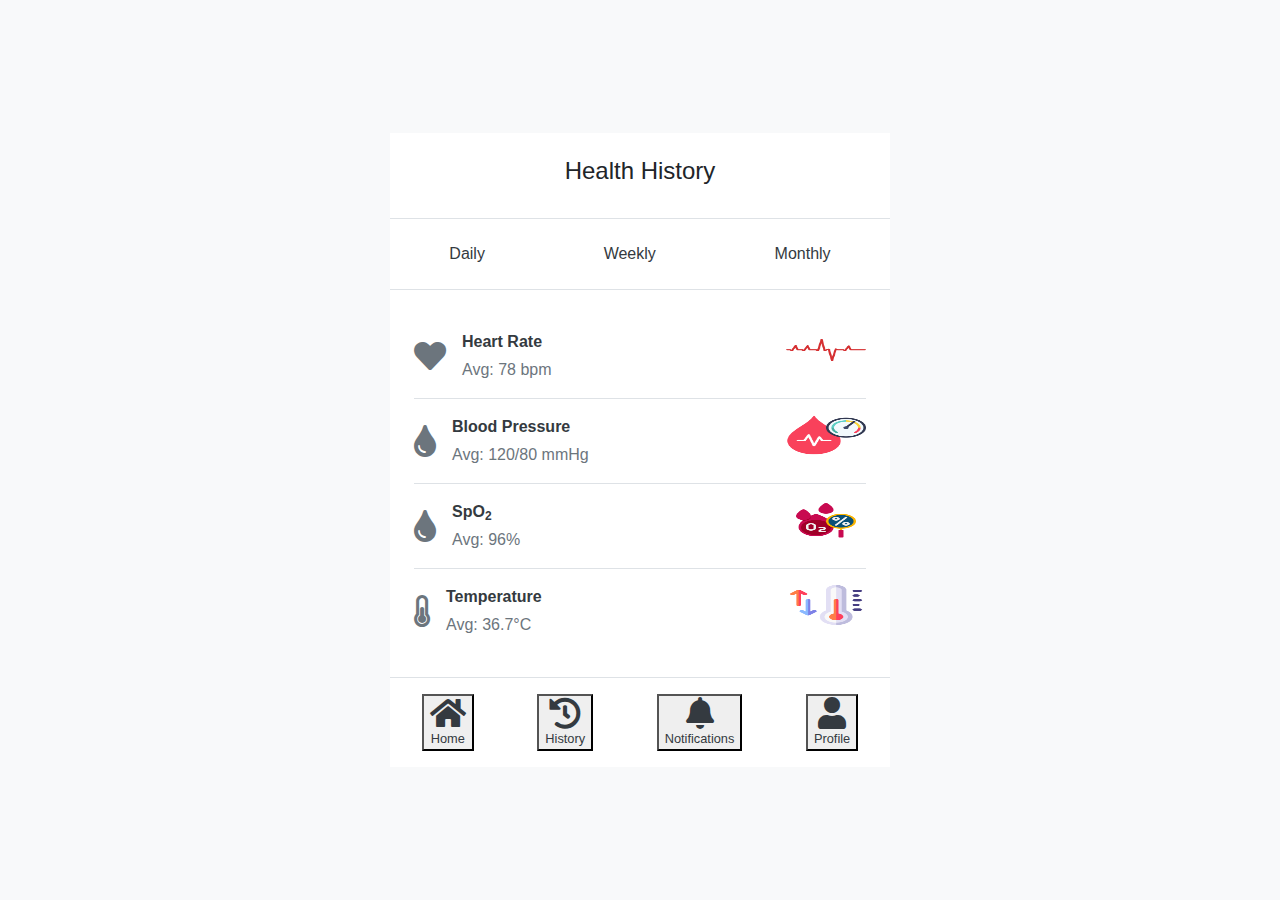
==== pages/HealthHistory.html @ 268c4ae0 "Add files via upload" ====
<!DOCTYPE html>
<html lang="en">

<head>
    <meta charset="UTF-8">
    <meta name="viewport" content="width=device-width, initial-scale=1.0">
    <title>Health History</title>
    <link rel="stylesheet" href="https://stackpath.bootstrapcdn.com/bootstrap/4.5.2/css/bootstrap.min.css">
    <link href="https://cdnjs.cloudflare.com/ajax/libs/font-awesome/5.15.3/css/all.min.css" rel="stylesheet" />
    <style>
        .fade-enter-active,
        .fade-leave-active {
            transition: opacity 0.5s, transform 0.5s;
        }

        .fade-enter,
        .fade-leave-to {
            opacity: 0;
            transform: scale(0.95);
        }

        .button-hover:hover {
            background-color: #f3f4f6;
        }
    </style>
</head>

<body class="bg-light d-flex align-items-center justify-content-center min-vh-100 flex-column">
    <div class="bg-white w-100" style="max-width: 500px;">
        <div class="p-4 border-bottom">
            <h1 class="text-center h4" id="page-title">Health History</h1>
        </div>

        <!-- Tabs -->
        <div class="d-flex justify-content-around py-3 border-bottom" id="tabs">
            <button class="btn btn-link text-dark" onclick="showContent('daily')">Daily</button>
            <button class="btn btn-link text-dark" onclick="showContent('weekly')">Weekly</button>
            <button class="btn btn-link text-dark" onclick="showContent('monthly')">Monthly</button>
        </div>

        <!-- Content -->
        <div class="p-4" id="content">
            <!-- Daily Section -->
            <div class="content-section fade-enter-active" id="daily">
                <div class="d-flex justify-content-between py-3 border-bottom">
                    <div class="d-flex align-items-center">
                        <i class="fas fa-heart fa-2x text-secondary"></i>
                        <div class="ml-3">
                            <p class="font-weight-bold text-dark mb-1">Heart Rate</p>
                            <p class="text-muted mb-0">Avg: 78 bpm</p>
                        </div>
                    </div>
                    <img alt="Heart rate graph" class="img-fluid" src="../img/heart-rate.png"
                        style="width: 80px; height: 40px;" />
                </div>
                <div class="d-flex justify-content-between py-3 border-bottom">
                    <div class="d-flex align-items-center">
                        <i class="fas fa-tint fa-2x text-secondary"></i>
                        <div class="ml-3">
                            <p class="font-weight-bold text-dark mb-1">Blood Pressure</p>
                            <p class="text-muted mb-0">Avg: 120/80 mmHg</p>
                        </div>
                    </div>
                    <img alt="Blood pressure graph" class="img-fluid" src="../img/blood-pressure.png"
                        style="width: 80px; height: 40px;" />
                </div>
                <div class="d-flex justify-content-between py-3 border-bottom">
                    <div class="d-flex align-items-center">
                        <i class="fas fa-tint fa-2x text-secondary"></i>
                        <div class="ml-3">
                            <p class="font-weight-bold text-dark mb-1">SpO<sub>2</sub></p>
                            <p class="text-muted mb-0">Avg: 96%</p>
                        </div>
                    </div>
                    <img alt="SpO2 graph" class="img-fluid" src="../img/oxygen-saturation.png"
                        style="width: 80px; height: 40px;" />
                </div>
                <div class="d-flex justify-content-between py-3">
                    <div class="d-flex align-items-center">
                        <i class="fas fa-thermometer-half fa-2x text-secondary"></i>
                        <div class="ml-3">
                            <p class="font-weight-bold text-dark mb-1">Temperature</p>
                            <p class="text-muted mb-0">Avg: 36.7°C</p>
                        </div>
                    </div>
                    <img alt="Temperature graph" class="img-fluid" src="../img/temperature.png"
                        style="width: 80px; height: 40px;" />
                </div>
            </div>

            <!-- Weekly Section -->
            <div class="content-section d-none" id="weekly">
                <p class="text-center text-dark h5">Weekly Data</p>
            </div>

            <!-- Monthly Section -->
            <div class="content-section d-none" id="monthly">
                <p class="text-center text-dark h5">Monthly Data</p>
            </div>

            <!-- Notifications Section -->
            <div class="content-section d-none" id="notifications">
                <p class="text-dark h5 font-weight-bold mb-2">Notifications</p>
                <ul class="list-unstyled">
                    <li class="p-3 bg-light rounded shadow-sm mb-2">
                        <p class="text-dark font-weight-medium">New heart rate data available</p>
                        <p class="text-muted small">Just now</p>
                    </li>
                    <li class="p-3 bg-light rounded shadow-sm mb-2">
                        <p class="text-dark font-weight-medium">Blood pressure slightly high</p>
                        <p class="text-muted small">2 hours ago</p>
                    </li>
                    <li class="p-3 bg-light rounded shadow-sm mb-2">
                        <p class="text-dark font-weight-medium">Daily check completed</p>
                        <p class="text-muted small">Today at 9:00 AM</p>
                    </li>
                </ul>
            </div>
        </div>
    </div>

    <!-- Bottom Navigation -->
    <div class="d-flex justify-content-around py-3 border-top bg-white w-100" style="max-width: 500px;">
        <button class="d-flex flex-column align-items-center text-dark" onclick="navigateToPage('home')">
            <i class="fas fa-home fa-2x"></i>
            <span class="small">Home</span>
        </button>
        <button class="d-flex flex-column align-items-center text-dark" onclick="navigateToPage('history')">
            <i class="fas fa-history fa-2x"></i>
            <span class="small">History</span>
        </button>
        <button class="d-flex flex-column align-items-center text-dark" onclick="navigateToPage('notifications')">
            <i class="fas fa-bell fa-2x"></i>
            <span class="small">Notifications</span>
        </button>
        <button class="d-flex flex-column align-items-center text-dark" onclick="navigateToPage('Profile')">
            <i class="fas fa-user fa-2x"></i>
            <span class="small">Profile</span>
        </button>
    </div>

    <script>
        function navigateToPage(page) {
            if (page === 'home') {
                window.location.href = 'homeDashboard.html'; // Replace with actual page link
            } else if (page === 'history') {
                window.location.href = 'HealthHistory.html'; // Replace with actual page link
            } else if (page === 'notifications') {
                window.location.href = 'Notifications.html'; // Replace with actual page link
            } else if (page === 'Profile') {
                window.location.href = 'Profile.html'; // Replace with actual page link
            }
        }

        function showContent(section) {
            const sections = document.querySelectorAll('.content-section');
            const tabs = document.getElementById('tabs');
            const title = document.getElementById('page-title');

            sections.forEach(sec => {
                if (sec.id === section) {
                    sec.classList.remove('d-none');
                    sec.classList.add('fade-enter-active');
                } else {
                    sec.classList.add('d-none');
                    sec.classList.remove('fade-enter-active');
                }
            });

            // Show or hide the tabs depending on section
            if (section === 'daily' || section === 'weekly' || section === 'monthly') {
                tabs.classList.remove('d-none');
                title.textContent = 'Health History';
            } else if (section === 'notifications') {
                tabs.classList.add('d-none');
                title.textContent = 'Notifications';
            }
        }
    </script>
    <script src="https://code.jquery.com/jquery-3.5.1.slim.min.js"></script>
    <script src="https://cdn.jsdelivr.net/npm/@popperjs/core@2.9.2/dist/umd/popper.min.js"></script>
    <script src="https://stackpath.bootstrapcdn.com/bootstrap/4.5.2/js/bootstrap.min.js"></script>
</body>

</html>
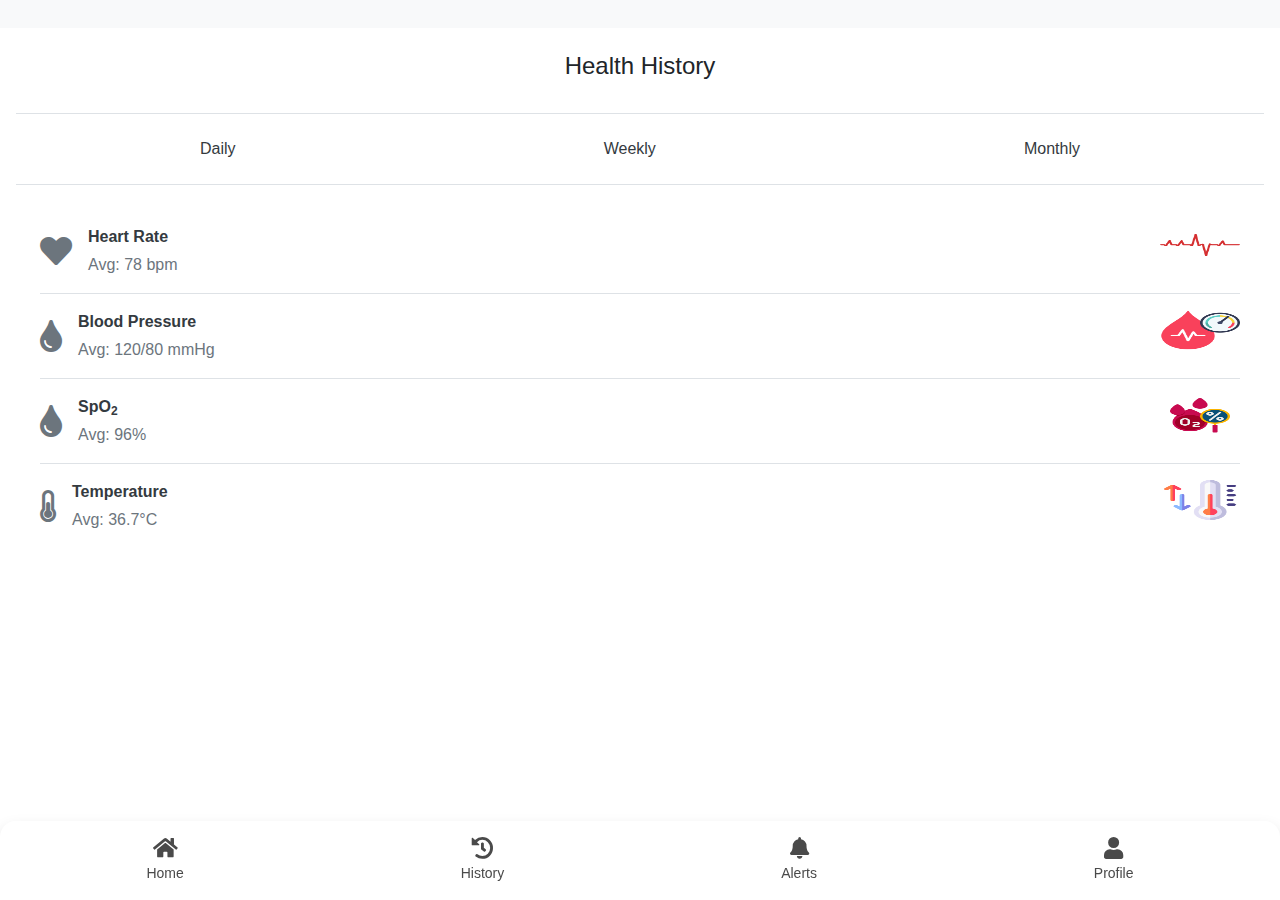
==== commit b21586c9: "HealthHistory.html" ====
--- a/pages/HealthHistory.html
+++ b/pages/HealthHistory.html
@@ -8,6 +8,11 @@
     <link rel="stylesheet" href="https://stackpath.bootstrapcdn.com/bootstrap/4.5.2/css/bootstrap.min.css">
     <link href="https://cdnjs.cloudflare.com/ajax/libs/font-awesome/5.15.3/css/all.min.css" rel="stylesheet" />
     <style>
+        body {
+            overflow: hidden;
+            /* Prevent scrolling */
+        }
+
         .fade-enter-active,
         .fade-leave-active {
             transition: opacity 0.5s, transform 0.5s;
@@ -22,11 +27,58 @@
         .button-hover:hover {
             background-color: #f3f4f6;
         }
+
+        body,
+        .text-dark,
+        .text-muted,
+        .font-weight-bold {
+            font-size: 16px;
+        }
+
+        .icon-button {
+            border: none;
+            background: transparent;
+        }
+
+        .your-class {
+            border: none;
+            background: transparent;
+        }
+
+        .bottom-nav {
+            border-top-left-radius: 16px;
+            border-top-right-radius: 16px;
+            box-shadow: 0 -2px 10px rgba(0, 0, 0, 0.1);
+        }
+
+        .nav-item {
+            text-align: center;
+            color: #4a4a4a;
+            font-size: 14px;
+            padding: 8px 12px;
+            transition: all 0.3s ease;
+        }
+
+        .nav-item i {
+            font-size: 22px;
+            display: block;
+            margin-bottom: 4px;
+            transition: color 0.3s;
+        }
+
+        .nav-item:hover {
+            color: #007bff;
+            cursor: pointer;
+        }
+
+        .nav-item:hover i {
+            color: #007bff;
+        }
     </style>
 </head>
 
 <body class="bg-light d-flex align-items-center justify-content-center min-vh-100 flex-column">
-    <div class="bg-white w-100" style="max-width: 500px;">
+    <div class="bg-white w-100 px-3" style="height: calc(100vh - 56px); overflow-y: auto;">
         <div class="p-4 border-bottom">
             <h1 class="text-center h4" id="page-title">Health History</h1>
         </div>
@@ -97,58 +149,42 @@
             <div class="content-section d-none" id="monthly">
                 <p class="text-center text-dark h5">Monthly Data</p>
             </div>
-
-            <!-- Notifications Section -->
-            <div class="content-section d-none" id="notifications">
-                <p class="text-dark h5 font-weight-bold mb-2">Notifications</p>
-                <ul class="list-unstyled">
-                    <li class="p-3 bg-light rounded shadow-sm mb-2">
-                        <p class="text-dark font-weight-medium">New heart rate data available</p>
-                        <p class="text-muted small">Just now</p>
-                    </li>
-                    <li class="p-3 bg-light rounded shadow-sm mb-2">
-                        <p class="text-dark font-weight-medium">Blood pressure slightly high</p>
-                        <p class="text-muted small">2 hours ago</p>
-                    </li>
-                    <li class="p-3 bg-light rounded shadow-sm mb-2">
-                        <p class="text-dark font-weight-medium">Daily check completed</p>
-                        <p class="text-muted small">Today at 9:00 AM</p>
-                    </li>
-                </ul>
-            </div>
         </div>
     </div>
 
-    <!-- Bottom Navigation -->
-    <div class="d-flex justify-content-around py-3 border-top bg-white w-100" style="max-width: 500px;">
-        <button class="d-flex flex-column align-items-center text-dark" onclick="navigateToPage('home')">
-            <i class="fas fa-home fa-2x"></i>
-            <span class="small">Home</span>
-        </button>
-        <button class="d-flex flex-column align-items-center text-dark" onclick="navigateToPage('history')">
-            <i class="fas fa-history fa-2x"></i>
-            <span class="small">History</span>
-        </button>
-        <button class="d-flex flex-column align-items-center text-dark" onclick="navigateToPage('notifications')">
-            <i class="fas fa-bell fa-2x"></i>
-            <span class="small">Notifications</span>
-        </button>
-        <button class="d-flex flex-column align-items-center text-dark" onclick="navigateToPage('Profile')">
-            <i class="fas fa-user fa-2x"></i>
-            <span class="small">Profile</span>
-        </button>
+    <!-- Stylish Bottom Navigation -->
+    <div class="bottom-nav fixed-bottom bg-white shadow p-2">
+        <div class="d-flex justify-content-around">
+            <div class="nav-item" onclick="navigateToPage('home')">
+                <i class="fas fa-home"></i>
+                <span>Home</span>
+            </div>
+            <div class="nav-item" onclick="navigateToPage('history')">
+                <i class="fas fa-history"></i>
+                <span>History</span>
+            </div>
+            <div class="nav-item" onclick="navigateToPage('notifications')">
+                <i class="fas fa-bell"></i>
+                <span>Alerts</span>
+            </div>
+            <div class="nav-item" onclick="navigateToPage('Profile')">
+                <i class="fas fa-user"></i>
+                <span>Profile</span>
+            </div>
+        </div>
     </div>
+
 
     <script>
         function navigateToPage(page) {
             if (page === 'home') {
-                window.location.href = 'homeDashboard.html'; // Replace with actual page link
+                window.location.href = 'homeDashboard.html';
             } else if (page === 'history') {
-                window.location.href = 'HealthHistory.html'; // Replace with actual page link
+                window.location.href = 'HealthHistory.html';
             } else if (page === 'notifications') {
-                window.location.href = 'Notifications.html'; // Replace with actual page link
+                window.location.href = 'Notifications.html';
             } else if (page === 'Profile') {
-                window.location.href = 'Profile.html'; // Replace with actual page link
+                window.location.href = 'Profile.html';
             }
         }
 
@@ -167,7 +203,6 @@
                 }
             });
 
-            // Show or hide the tabs depending on section
             if (section === 'daily' || section === 'weekly' || section === 'monthly') {
                 tabs.classList.remove('d-none');
                 title.textContent = 'Health History';
@@ -177,9 +212,10 @@
             }
         }
     </script>
+
     <script src="https://code.jquery.com/jquery-3.5.1.slim.min.js"></script>
     <script src="https://cdn.jsdelivr.net/npm/@popperjs/core@2.9.2/dist/umd/popper.min.js"></script>
     <script src="https://stackpath.bootstrapcdn.com/bootstrap/4.5.2/js/bootstrap.min.js"></script>
 </body>
 
-</html>+</html>
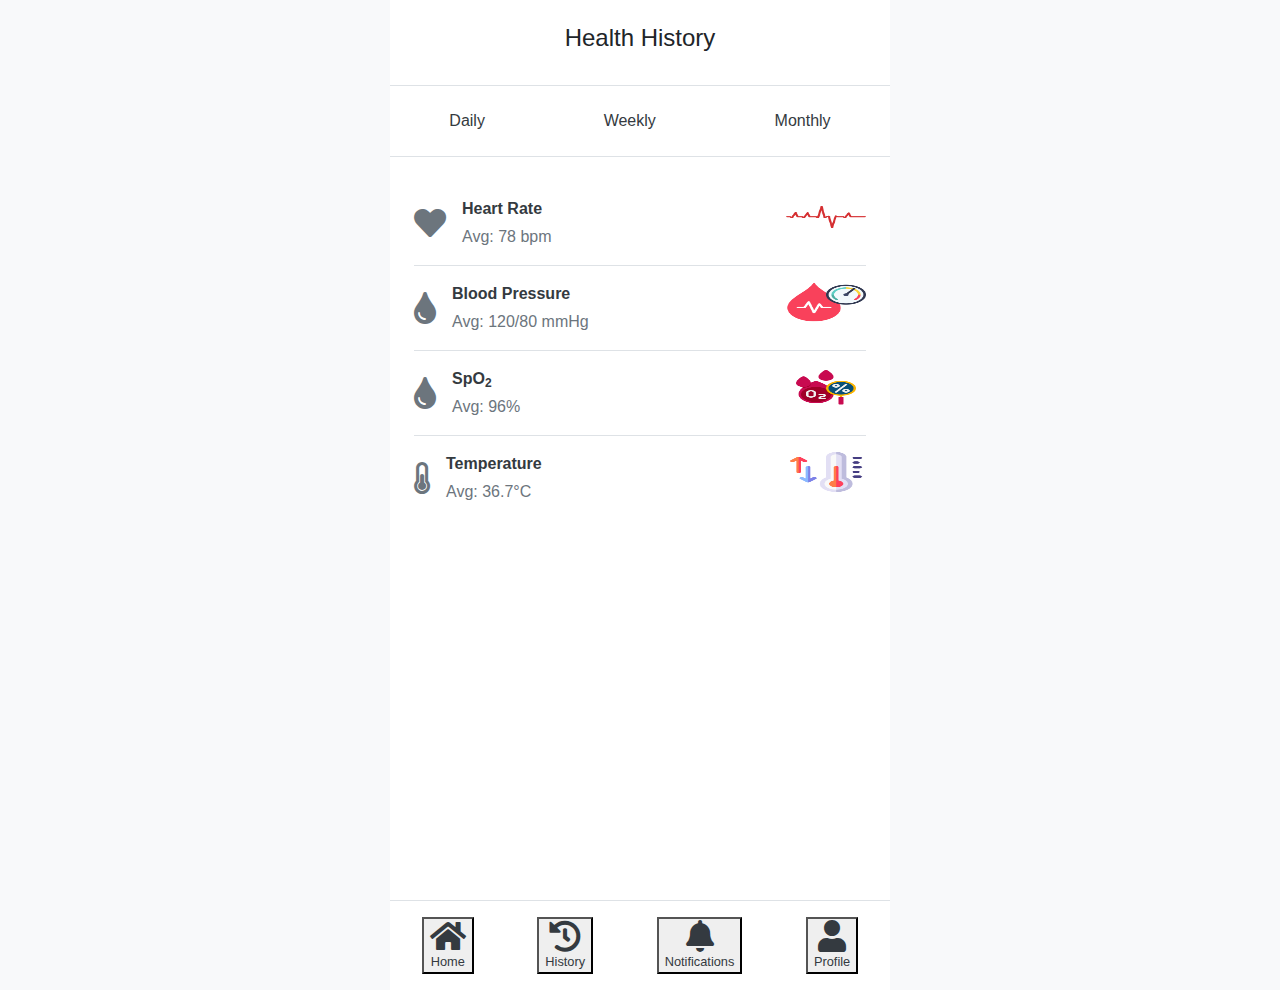
==== commit 63484a8b: "HealthHistory.html" ====
--- a/pages/HealthHistory.html
+++ b/pages/HealthHistory.html
@@ -27,58 +27,11 @@
         .button-hover:hover {
             background-color: #f3f4f6;
         }
-
-        body,
-        .text-dark,
-        .text-muted,
-        .font-weight-bold {
-            font-size: 16px;
-        }
-
-        .icon-button {
-            border: none;
-            background: transparent;
-        }
-
-        .your-class {
-            border: none;
-            background: transparent;
-        }
-
-        .bottom-nav {
-            border-top-left-radius: 16px;
-            border-top-right-radius: 16px;
-            box-shadow: 0 -2px 10px rgba(0, 0, 0, 0.1);
-        }
-
-        .nav-item {
-            text-align: center;
-            color: #4a4a4a;
-            font-size: 14px;
-            padding: 8px 12px;
-            transition: all 0.3s ease;
-        }
-
-        .nav-item i {
-            font-size: 22px;
-            display: block;
-            margin-bottom: 4px;
-            transition: color 0.3s;
-        }
-
-        .nav-item:hover {
-            color: #007bff;
-            cursor: pointer;
-        }
-
-        .nav-item:hover i {
-            color: #007bff;
-        }
     </style>
 </head>
 
 <body class="bg-light d-flex align-items-center justify-content-center min-vh-100 flex-column">
-    <div class="bg-white w-100 px-3" style="height: calc(100vh - 56px); overflow-y: auto;">
+    <div class="bg-white w-100" style="max-width: 500px; height: 100vh; overflow-y: auto;">
         <div class="p-4 border-bottom">
             <h1 class="text-center h4" id="page-title">Health History</h1>
         </div>
@@ -149,42 +102,58 @@
             <div class="content-section d-none" id="monthly">
                 <p class="text-center text-dark h5">Monthly Data</p>
             </div>
-        </div>
-    </div>
 
-    <!-- Stylish Bottom Navigation -->
-    <div class="bottom-nav fixed-bottom bg-white shadow p-2">
-        <div class="d-flex justify-content-around">
-            <div class="nav-item" onclick="navigateToPage('home')">
-                <i class="fas fa-home"></i>
-                <span>Home</span>
-            </div>
-            <div class="nav-item" onclick="navigateToPage('history')">
-                <i class="fas fa-history"></i>
-                <span>History</span>
-            </div>
-            <div class="nav-item" onclick="navigateToPage('notifications')">
-                <i class="fas fa-bell"></i>
-                <span>Alerts</span>
-            </div>
-            <div class="nav-item" onclick="navigateToPage('Profile')">
-                <i class="fas fa-user"></i>
-                <span>Profile</span>
+            <!-- Notifications Section -->
+            <div class="content-section d-none" id="notifications">
+                <p class="text-dark h5 font-weight-bold mb-2">Notifications</p>
+                <ul class="list-unstyled">
+                    <li class="p-3 bg-light rounded shadow-sm mb-2">
+                        <p class="text-dark font-weight-medium">New heart rate data available</p>
+                        <p class="text-muted small">Just now</p>
+                    </li>
+                    <li class="p-3 bg-light rounded shadow-sm mb-2">
+                        <p class="text-dark font-weight-medium">Blood pressure slightly high</p>
+                        <p class="text-muted small">2 hours ago</p>
+                    </li>
+                    <li class="p-3 bg-light rounded shadow-sm mb-2">
+                        <p class="text-dark font-weight-medium">Daily check completed</p>
+                        <p class="text-muted small">Today at 9:00 AM</p>
+                    </li>
+                </ul>
             </div>
         </div>
     </div>
 
+    <!-- Bottom Navigation -->
+    <div class="d-flex justify-content-around py-3 border-top bg-white w-100" style="max-width: 500px;">
+        <button class="d-flex flex-column align-items-center text-dark" onclick="navigateToPage('home')">
+            <i class="fas fa-home fa-2x"></i>
+            <span class="small">Home</span>
+        </button>
+        <button class="d-flex flex-column align-items-center text-dark" onclick="navigateToPage('history')">
+            <i class="fas fa-history fa-2x"></i>
+            <span class="small">History</span>
+        </button>
+        <button class="d-flex flex-column align-items-center text-dark" onclick="navigateToPage('notifications')">
+            <i class="fas fa-bell fa-2x"></i>
+            <span class="small">Notifications</span>
+        </button>
+        <button class="d-flex flex-column align-items-center text-dark" onclick="navigateToPage('Profile')">
+            <i class="fas fa-user fa-2x"></i>
+            <span class="small">Profile</span>
+        </button>
+    </div>
 
     <script>
         function navigateToPage(page) {
             if (page === 'home') {
-                window.location.href = 'homeDashboard.html';
+                window.location.href = 'homeDashboard.html'; // Replace with actual page link
             } else if (page === 'history') {
-                window.location.href = 'HealthHistory.html';
+                window.location.href = 'HealthHistory.html'; // Replace with actual page link
             } else if (page === 'notifications') {
-                window.location.href = 'Notifications.html';
+                window.location.href = 'Notifications.html'; // Replace with actual page link
             } else if (page === 'Profile') {
-                window.location.href = 'Profile.html';
+                window.location.href = 'Profile.html'; // Replace with actual page link
             }
         }
 
@@ -203,6 +172,7 @@
                 }
             });
 
+            // Show or hide the tabs depending on section
             if (section === 'daily' || section === 'weekly' || section === 'monthly') {
                 tabs.classList.remove('d-none');
                 title.textContent = 'Health History';
@@ -212,9 +182,8 @@
             }
         }
     </script>
-
     <script src="https://code.jquery.com/jquery-3.5.1.slim.min.js"></script>
-    <script src="https://cdn.jsdelivr.net/npm/@popperjs/core@2.9.2/dist/umd/popper.min.js"></script>
+    <script src="https://cdn.jsdelivr.net/npm/@popperjs/core@2.9. 2/dist/umd/popper.min.js"></script>
     <script src="https://stackpath.bootstrapcdn.com/bootstrap/4.5.2/js/bootstrap.min.js"></script>
 </body>
 
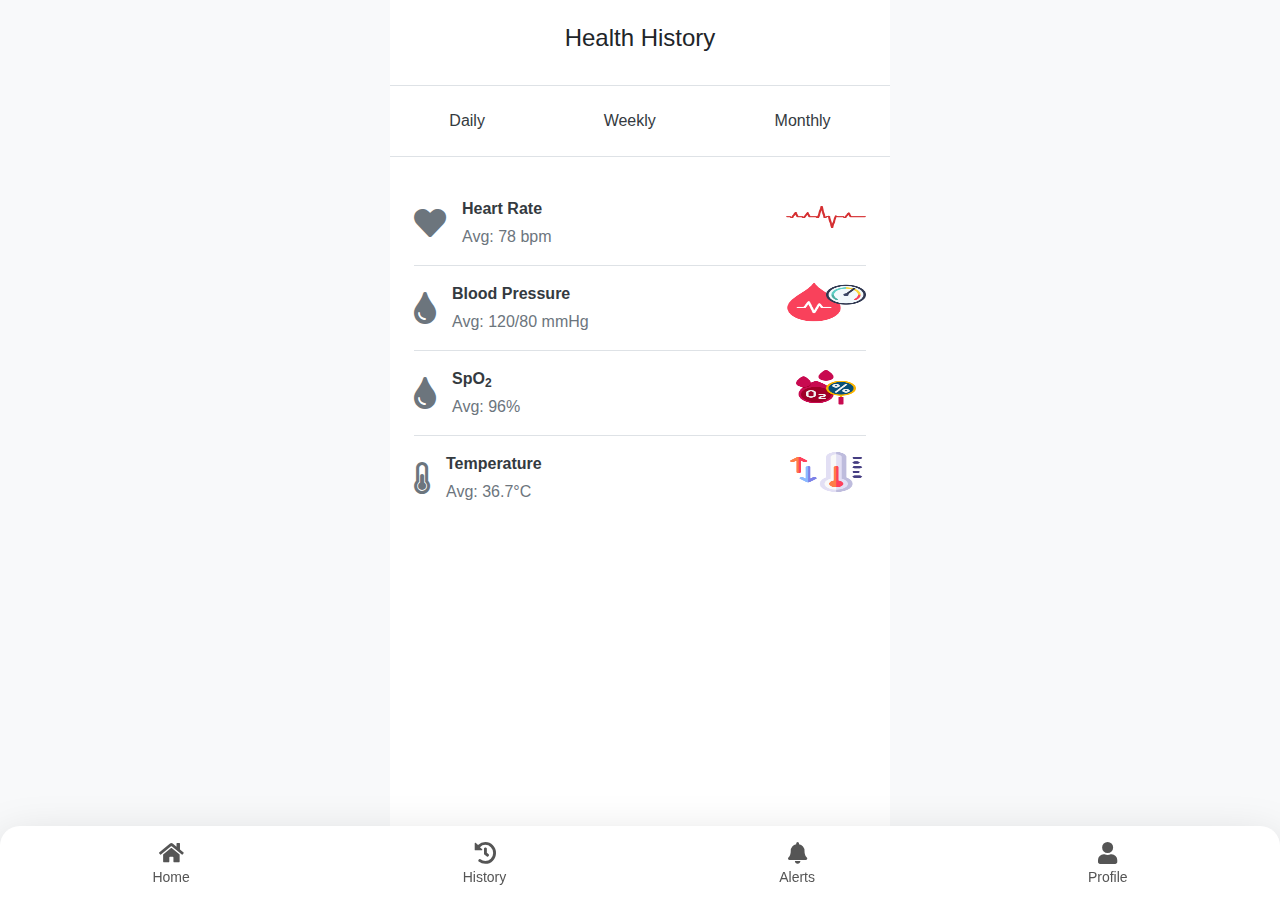
==== commit 6e083999: "HealthHistory.html" ====
--- a/pages/HealthHistory.html
+++ b/pages/HealthHistory.html
@@ -9,23 +9,52 @@
     <link href="https://cdnjs.cloudflare.com/ajax/libs/font-awesome/5.15.3/css/all.min.css" rel="stylesheet" />
     <style>
         body {
-            overflow: hidden;
-            /* Prevent scrolling */
-        }
-
-        .fade-enter-active,
-        .fade-leave-active {
-            transition: opacity 0.5s, transform 0.5s;
-        }
-
-        .fade-enter,
-        .fade-leave-to {
-            opacity: 0;
+            overflow: hidden; /* Prevent scrolling */
+        }
+
+        .notification:hover {
+            background-color: #f8f9fa;
+        }
+
+        .notification:active {
             transform: scale(0.95);
-        }
-
-        .button-hover:hover {
-            background-color: #f3f4f6;
+            transition: transform 0.1s;
+        }
+
+        .bottom-nav {
+            box-shadow: 0 -2px 15px rgba(0, 0, 0, 0.1);
+            border-top-left-radius: 20px;
+            border-top-right-radius: 20px;
+        }
+
+        .nav-item {
+            color: #555;
+            font-size: 14px;
+            padding: 8px 0;
+            transition: all 0.3s ease;
+            cursor: pointer;
+        }
+
+        .nav-item i {
+            font-size: 22px;
+            display: block;
+            margin-bottom: 3px;
+            transition: color 0.3s;
+        }
+
+        .nav-item:hover,
+        .nav-item:hover i {
+            color: #007bff;
+        }
+
+        /* Make the card full width and height */
+        .notification-card {
+            width: 100%;
+            height: 100vh; /* Full height */
+            border-radius: 0; /* Remove border radius for full width */
+            display: flex;
+            flex-direction: column;
+            justify-content: space-between; /* Space between content and bottom nav */
         }
     </style>
 </head>
@@ -125,23 +154,25 @@
     </div>
 
     <!-- Bottom Navigation -->
-    <div class="d-flex justify-content-around py-3 border-top bg-white w-100" style="max-width: 500px;">
-        <button class="d-flex flex-column align-items-center text-dark" onclick="navigateToPage('home')">
-            <i class="fas fa-home fa-2x"></i>
-            <span class="small">Home</span>
-        </button>
-        <button class="d-flex flex-column align-items-center text-dark" onclick="navigateToPage('history')">
-            <i class="fas fa-history fa-2x"></i>
-            <span class="small">History</span>
-        </button>
-        <button class="d-flex flex-column align-items-center text-dark" onclick="navigateToPage('notifications')">
-            <i class="fas fa-bell fa-2x"></i>
-            <span class="small">Notifications</span>
-        </button>
-        <button class="d-flex flex-column align-items-center text-dark" onclick="navigateToPage('Profile')">
-            <i class="fas fa-user fa-2x"></i>
-            <span class="small">Profile</span>
-        </button>
+    <div class="bottom-nav fixed-bottom bg-white shadow-lg px-3 pt-2 pb-1">
+        <div class="d-flex justify-content-between text-center">
+            <div class="nav-item flex-fill" onclick="navigateToPage('home')">
+                <i class="fas fa-home"></i>
+                <div>Home</div>
+            </div>
+            <div class="nav-item flex-fill" onclick="navigateToPage('history')">
+                <i class="fas fa-history"></i>
+                <div>History</div>
+            </div>
+            <div class="nav-item flex-fill" onclick="navigateToPage('notifications')">
+                <i class="fas fa-bell"></i>
+                <div>Alerts</div>
+            </div>
+            <div class="nav-item flex-fill" onclick="navigateToPage('Profile')">
+                <i class="fas fa-user"></i>
+                <div>Profile</div>
+            </div>
+        </div>
     </div>
 
     <script>
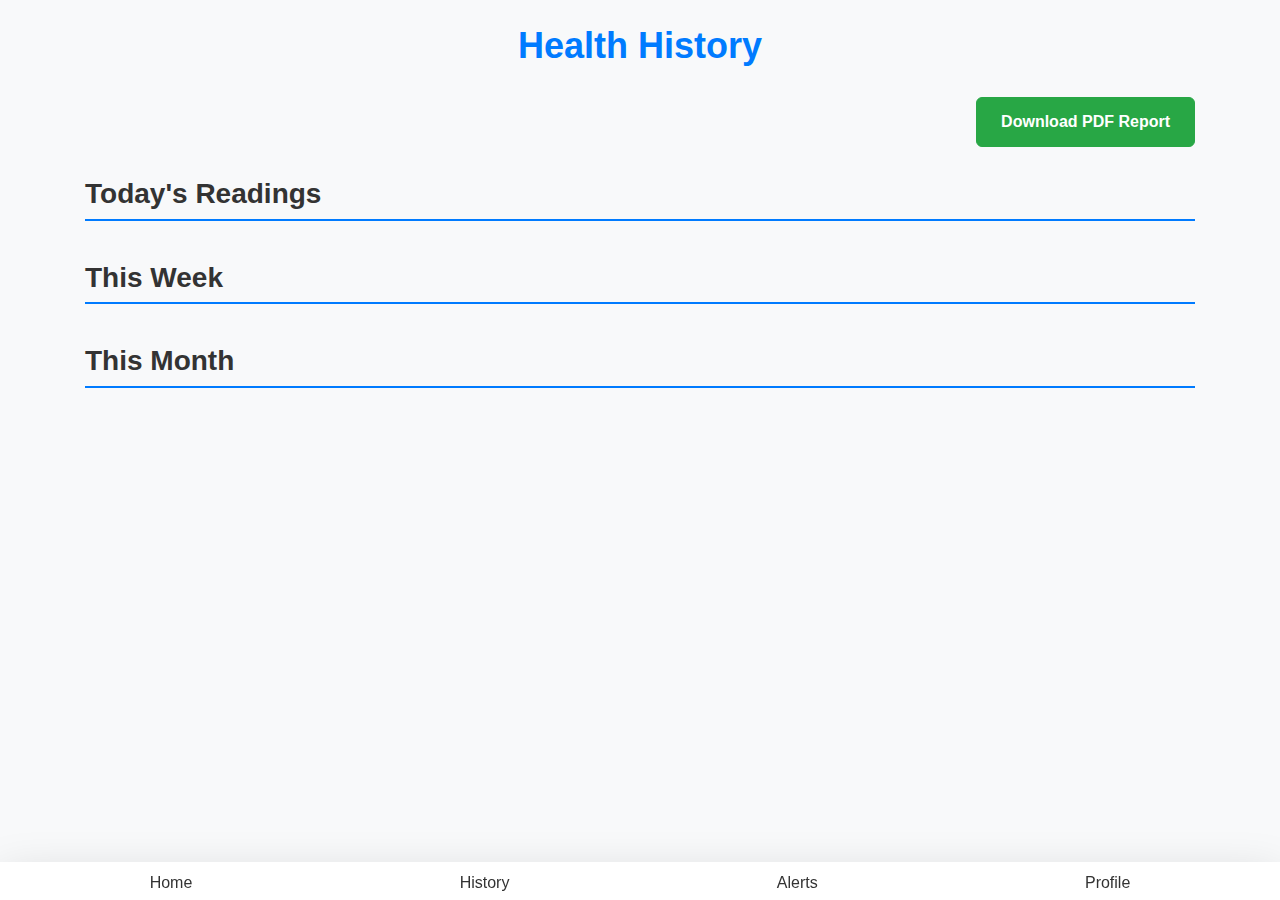
==== commit 778a749a: "HealthHistory.html" ====
--- a/pages/HealthHistory.html
+++ b/pages/HealthHistory.html
@@ -2,155 +2,154 @@
 <html lang="en">
 
 <head>
-    <meta charset="UTF-8">
-    <meta name="viewport" content="width=device-width, initial-scale=1.0">
+    <meta charset="UTF-8" />
+    <meta name="viewport" content="width=device-width, initial-scale=1.0" />
     <title>Health History</title>
-    <link rel="stylesheet" href="https://stackpath.bootstrapcdn.com/bootstrap/4.5.2/css/bootstrap.min.css">
-    <link href="https://cdnjs.cloudflare.com/ajax/libs/font-awesome/5.15.3/css/all.min.css" rel="stylesheet" />
+    <link href="https://stackpath.bootstrapcdn.com/bootstrap/4.5.2/css/bootstrap.min.css" rel="stylesheet" />
+    <script src="https://www.gstatic.com/firebasejs/8.10.1/firebase-app.js"></script>
+    <script src="https://www.gstatic.com/firebasejs/8.10.1/firebase-database.js"></script>
+    <script src="https://cdnjs.cloudflare.com/ajax/libs/jspdf/2.5.1/jspdf.umd.min.js"></script>
+    <script src="https://kit.fontawesome.com/a076d05399.js"></script>
     <style>
         body {
-            overflow: hidden; /* Prevent scrolling */
-        }
-
-        .notification:hover {
             background-color: #f8f9fa;
-        }
-
-        .notification:active {
-            transform: scale(0.95);
-            transition: transform 0.1s;
-        }
-
-        .bottom-nav {
-            box-shadow: 0 -2px 15px rgba(0, 0, 0, 0.1);
-            border-top-left-radius: 20px;
-            border-top-right-radius: 20px;
-        }
-
-        .nav-item {
-            color: #555;
-            font-size: 14px;
-            padding: 8px 0;
-            transition: all 0.3s ease;
+            font-family: 'Roboto', sans-serif;
+            color: #333;
+            line-height: 1.6;
+        }
+
+        h1 {
+            color: #007bff;
+            font-weight: 700;
+            margin-bottom: 30px;
+            font-size: 36px;
+            text-align: center;
+        }
+
+        .section-title {
+            margin-top: 30px;
+            color: #333;
+            font-size: 28px;
+            font-weight: bold;
+            border-bottom: 2px solid #007bff;
+            padding-bottom: 8px;
+            margin-bottom: 20px;
+        }
+
+        .record {
+            padding: 25px;
+            background-color: #fff;
+            border-radius: 15px;
+            box-shadow: 0 4px 8px rgba(0, 0, 0, 0.1);
+            margin-bottom: 20px;
+            transition: all 0.3s ease-in-out;
+        }
+
+        .record:hover {
+            transform: translateY(-10px);
+            box-shadow: 0 6px 12px rgba(0, 0, 0, 0.2);
+        }
+
+        .record strong {
+            color: #007bff;
+            font-size: 16px;
+        }
+
+        .btn-success {
+            background-color: #28a745;
+            border-color: #28a745;
+            font-size: 16px;
+            font-weight: 700;
+            padding: 12px 24px;
+            border-radius: 6px;
+            transition: all 0.3s;
+        }
+
+        .btn-success:hover {
+            background-color: #218838;
+            border-color: #1e7e34;
+            box-shadow: 0 4px 6px rgba(0, 0, 0, 0.1);
+        }
+
+        .btn {
+            font-size: 16px;
+            font-weight: 700;
+            padding: 12px 24px;
+            border-radius: 6px;
+            transition: background-color 0.3s;
+        }
+
+        .btn:hover {
             cursor: pointer;
-        }
-
-        .nav-item i {
-            font-size: 22px;
-            display: block;
-            margin-bottom: 3px;
-            transition: color 0.3s;
-        }
-
-        .nav-item:hover,
-        .nav-item:hover i {
-            color: #007bff;
-        }
-
-        /* Make the card full width and height */
-        .notification-card {
-            width: 100%;
-            height: 100vh; /* Full height */
-            border-radius: 0; /* Remove border radius for full width */
-            display: flex;
-            flex-direction: column;
-            justify-content: space-between; /* Space between content and bottom nav */
-        }
+            transform: scale(1.05);
+        }
+
+        .text-right {
+            margin-bottom: 30px;
+            text-align: right;
+        }
+
+        .section {
+            margin-bottom: 40px;
+        }
+
+        /* Add smooth scroll effect */
+        html {
+            scroll-behavior: smooth;
+        }
+
+        .btn-info {
+            background-color: #17a2b8;
+            border-color: #17a2b8;
+        }
+
+        .btn-info:hover {
+            background-color: #138496;
+            border-color: #117a8b;
+        }
+
+        /* Loading spinner */
+        .loading {
+            display: none;
+            text-align: center;
+            padding: 50px;
+        }
+
+        .loading img {
+            width: 60px;
+        }
+
+        
     </style>
 </head>
 
-<body class="bg-light d-flex align-items-center justify-content-center min-vh-100 flex-column">
-    <div class="bg-white w-100" style="max-width: 500px; height: 100vh; overflow-y: auto;">
-        <div class="p-4 border-bottom">
-            <h1 class="text-center h4" id="page-title">Health History</h1>
-        </div>
-
-        <!-- Tabs -->
-        <div class="d-flex justify-content-around py-3 border-bottom" id="tabs">
-            <button class="btn btn-link text-dark" onclick="showContent('daily')">Daily</button>
-            <button class="btn btn-link text-dark" onclick="showContent('weekly')">Weekly</button>
-            <button class="btn btn-link text-dark" onclick="showContent('monthly')">Monthly</button>
-        </div>
-
-        <!-- Content -->
-        <div class="p-4" id="content">
-            <!-- Daily Section -->
-            <div class="content-section fade-enter-active" id="daily">
-                <div class="d-flex justify-content-between py-3 border-bottom">
-                    <div class="d-flex align-items-center">
-                        <i class="fas fa-heart fa-2x text-secondary"></i>
-                        <div class="ml-3">
-                            <p class="font-weight-bold text-dark mb-1">Heart Rate</p>
-                            <p class="text-muted mb-0">Avg: 78 bpm</p>
-                        </div>
-                    </div>
-                    <img alt="Heart rate graph" class="img-fluid" src="../img/heart-rate.png"
-                        style="width: 80px; height: 40px;" />
-                </div>
-                <div class="d-flex justify-content-between py-3 border-bottom">
-                    <div class="d-flex align-items-center">
-                        <i class="fas fa-tint fa-2x text-secondary"></i>
-                        <div class="ml-3">
-                            <p class="font-weight-bold text-dark mb-1">Blood Pressure</p>
-                            <p class="text-muted mb-0">Avg: 120/80 mmHg</p>
-                        </div>
-                    </div>
-                    <img alt="Blood pressure graph" class="img-fluid" src="../img/blood-pressure.png"
-                        style="width: 80px; height: 40px;" />
-                </div>
-                <div class="d-flex justify-content-between py-3 border-bottom">
-                    <div class="d-flex align-items-center">
-                        <i class="fas fa-tint fa-2x text-secondary"></i>
-                        <div class="ml-3">
-                            <p class="font-weight-bold text-dark mb-1">SpO<sub>2</sub></p>
-                            <p class="text-muted mb-0">Avg: 96%</p>
-                        </div>
-                    </div>
-                    <img alt="SpO2 graph" class="img-fluid" src="../img/oxygen-saturation.png"
-                        style="width: 80px; height: 40px;" />
-                </div>
-                <div class="d-flex justify-content-between py-3">
-                    <div class="d-flex align-items-center">
-                        <i class="fas fa-thermometer-half fa-2x text-secondary"></i>
-                        <div class="ml-3">
-                            <p class="font-weight-bold text-dark mb-1">Temperature</p>
-                            <p class="text-muted mb-0">Avg: 36.7°C</p>
-                        </div>
-                    </div>
-                    <img alt="Temperature graph" class="img-fluid" src="../img/temperature.png"
-                        style="width: 80px; height: 40px;" />
-                </div>
-            </div>
-
-            <!-- Weekly Section -->
-            <div class="content-section d-none" id="weekly">
-                <p class="text-center text-dark h5">Weekly Data</p>
-            </div>
-
-            <!-- Monthly Section -->
-            <div class="content-section d-none" id="monthly">
-                <p class="text-center text-dark h5">Monthly Data</p>
-            </div>
-
-            <!-- Notifications Section -->
-            <div class="content-section d-none" id="notifications">
-                <p class="text-dark h5 font-weight-bold mb-2">Notifications</p>
-                <ul class="list-unstyled">
-                    <li class="p-3 bg-light rounded shadow-sm mb-2">
-                        <p class="text-dark font-weight-medium">New heart rate data available</p>
-                        <p class="text-muted small">Just now</p>
-                    </li>
-                    <li class="p-3 bg-light rounded shadow-sm mb-2">
-                        <p class="text-dark font-weight-medium">Blood pressure slightly high</p>
-                        <p class="text-muted small">2 hours ago</p>
-                    </li>
-                    <li class="p-3 bg-light rounded shadow-sm mb-2">
-                        <p class="text-dark font-weight-medium">Daily check completed</p>
-                        <p class="text-muted small">Today at 9:00 AM</p>
-                    </li>
-                </ul>
-            </div>
-        </div>
+<body class="container my-4">
+    <h1 class="text-center">Health History</h1>
+
+    <div class="text-right mb-4">
+        <button class="btn btn-success" id="download-pdf">
+            <i class="fa fa-download"></i> Download PDF Report
+        </button>
+    </div>
+
+    <!-- Loading Spinner -->
+    <div class="loading" id="loading">
+        <img src="https://i.gifer.com/7Nw5.gif" alt="Loading..." />
+    </div>
+
+    <div id="today-section" class="section">
+        <h3 class="section-title">Today's Readings</h3>
+        <div id="today-data"></div>
+    </div>
+
+    <div id="week-section" class="section">
+        <h3 class="section-title">This Week</h3>
+        <div id="week-data"></div>
+    </div>
+
+    <div id="month-section" class="section">
+        <h3 class="section-title">This Month</h3>
+        <div id="month-data"></div>
     </div>
 
     <!-- Bottom Navigation -->
@@ -174,47 +173,159 @@
             </div>
         </div>
     </div>
-
     <script>
+        const firebaseConfig = {
+            apiKey: "AIzaSyCA-QB0_T3Ano-0iIy7XME-opFc6MZXzRg",
+            authDomain: "safeheart-2d878.firebaseapp.com",
+            databaseURL: "https://safeheart-2d878-default-rtdb.firebaseio.com",
+            projectId: "safeheart-2d878",
+            storageBucket: "safeheart-2d878.appspot.com",
+            messagingSenderId: "968110391488",
+            appId: "1:968110391488:web:235a04d5b59205b1076d25"
+        };
+
+        firebase.initializeApp(firebaseConfig);
+        const db = firebase.database();
+        const deviceKey = sessionStorage.getItem("deviceKey");
+
+        if (!deviceKey) {
+            alert("Please login or select a device first.");
+            window.location.href = "./login.html";
+        }
+
+        const todayEl = document.getElementById("today-data");
+        const weekEl = document.getElementById("week-data");
+        const monthEl = document.getElementById("month-data");
+        const loadingEl = document.getElementById("loading");
+
+        function formatRecord(time, data) {
+            return `
+                <div class="record">
+                    <strong>Time:</strong> ${time}<br>
+                    <strong>Heart Rate:</strong> ${data.heartRate || "--"} bpm<br>
+                    <strong>SpO2:</strong> ${data.SpO2 || "--"}%<br>
+                    <strong>Temperature:</strong> ${data.objectTemperature || "--"} °C<br>
+                    <strong>Blood Pressure:</strong> ${data.bloodPressure || "--"} mmHg
+                </div>
+            `;
+        }
+
+        function loadData() {
+            const now = new Date();
+            const todayStr = now.toISOString().slice(0, 10);
+            const currentTime = now.getTime();
+
+            loadingEl.style.display = "block"; // Show loading spinner
+
+            db.ref("Devices/" + deviceKey).once("value", snapshot => {
+                const data = snapshot.val();
+                if (!data) return;
+
+                const weekAgo = currentTime - 7 * 24 * 60 * 60 * 1000;
+                const monthAgo = currentTime - 30 * 24 * 60 * 60 * 1000;
+
+                let todayRecords = [];
+                let weekRecords = [];
+                let monthRecords = [];
+
+                Object.keys(data).forEach(dateStr => {
+                    const dateObj = new Date(dateStr);
+                    const dateTime = dateObj.getTime();
+
+                    Object.keys(data[dateStr]).forEach(timeStr => {
+                        const record = data[dateStr][timeStr];
+                        const fullTimeStr = `${dateStr} ${timeStr}`;
+
+                        if (dateStr === todayStr) {
+                            todayRecords.push({ time: fullTimeStr, data: record });
+                        } else if (dateTime >= weekAgo) {
+                            weekRecords.push({ time: fullTimeStr, data: record });
+                        } else if (dateTime >= monthAgo) {
+                            monthRecords.push({ time: fullTimeStr, data: record });
+                        }
+                    });
+                });
+
+                // Keep only last reading of today
+                if (todayRecords.length > 0) {
+                    const latestToday = todayRecords[todayRecords.length - 1];
+                    todayEl.innerHTML = formatRecord(latestToday.time, latestToday.data);
+                }
+
+                weekEl.innerHTML = weekRecords.map(r => formatRecord(r.time, r.data)).join("");
+                monthEl.innerHTML = monthRecords.map(r => formatRecord(r.time, r.data)).join("");
+
+                // Save for report
+                window.allRecords = {
+                    today: todayRecords,
+                    week: weekRecords,
+                    month: monthRecords,
+                };
+
+                loadingEl.style.display = "none"; // Hide loading spinner
+            });
+        }
+
+        loadData();
+
+        document.getElementById("download-pdf").addEventListener("click", () => {
+            const { jsPDF } = window.jspdf;
+            const doc = new jsPDF();
+            let y = 10;
+
+            doc.setFontSize(16);
+            doc.text("Health Report", 80, y);
+            y += 10;
+
+            function addSection(title, records) {
+                doc.setFontSize(12);
+                doc.text(title, 10, y);
+                y += 8;
+                records.forEach(r => {
+                    doc.setFontSize(10);
+                    const lines = [
+                        `Time: ${r.time}`,
+                        `Heart Rate: ${r.data.heartRate || "--"} bpm`,
+                        `SpO2: ${r.data.SpO2 || "--"}%`,
+                        `Temperature: ${r.data.objectTemperature || "--"} °C`,
+                        `Blood Pressure: ${r.data.bloodPressure || "--"} mmHg`,
+                    ];
+                    lines.forEach(line => {
+                        doc.text(line, 10, y);
+                        y += 6;
+                        if (y > 280) {
+                            doc.addPage();
+                            y = 10;
+                        }
+                    });
+                    y += 4;
+                });
+                y += 6;
+            }
+
+            const records = window.allRecords;
+            addSection("Today's Data", records.today || []);
+            addSection("This Week", records.week || []);
+            addSection("This Month", records.month || []);
+
+            doc.save("Health_Report.pdf");
+        });
+
         function navigateToPage(page) {
-            if (page === 'home') {
-                window.location.href = 'homeDashboard.html'; // Replace with actual page link
-            } else if (page === 'history') {
-                window.location.href = 'HealthHistory.html'; // Replace with actual page link
-            } else if (page === 'notifications') {
-                window.location.href = 'Notifications.html'; // Replace with actual page link
-            } else if (page === 'Profile') {
-                window.location.href = 'Profile.html'; // Replace with actual page link
+                if (page === 'home') {
+                    window.location.href = 'homeDashboard.html'; // Replace with actual page link
+                } else if (page === 'history') {
+                    window.location.href = 'HealthHistory.html'; // Replace with actual page link
+                } else if (page === 'notifications') {
+                    window.location.href = 'Notifications.html'; // Replace with actual page link
+                } else if (page === 'Profile') {
+                    window.location.href = './profile.html'; // Replace with actual page link
+                }
             }
-        }
-
-        function showContent(section) {
-            const sections = document.querySelectorAll('.content-section');
-            const tabs = document.getElementById('tabs');
-            const title = document.getElementById('page-title');
-
-            sections.forEach(sec => {
-                if (sec.id === section) {
-                    sec.classList.remove('d-none');
-                    sec.classList.add('fade-enter-active');
-                } else {
-                    sec.classList.add('d-none');
-                    sec.classList.remove('fade-enter-active');
-                }
-            });
-
-            // Show or hide the tabs depending on section
-            if (section === 'daily' || section === 'weekly' || section === 'monthly') {
-                tabs.classList.remove('d-none');
-                title.textContent = 'Health History';
-            } else if (section === 'notifications') {
-                tabs.classList.add('d-none');
-                title.textContent = 'Notifications';
-            }
-        }
+
     </script>
+
     <script src="https://code.jquery.com/jquery-3.5.1.slim.min.js"></script>
-    <script src="https://cdn.jsdelivr.net/npm/@popperjs/core@2.9. 2/dist/umd/popper.min.js"></script>
     <script src="https://stackpath.bootstrapcdn.com/bootstrap/4.5.2/js/bootstrap.min.js"></script>
 </body>
 
